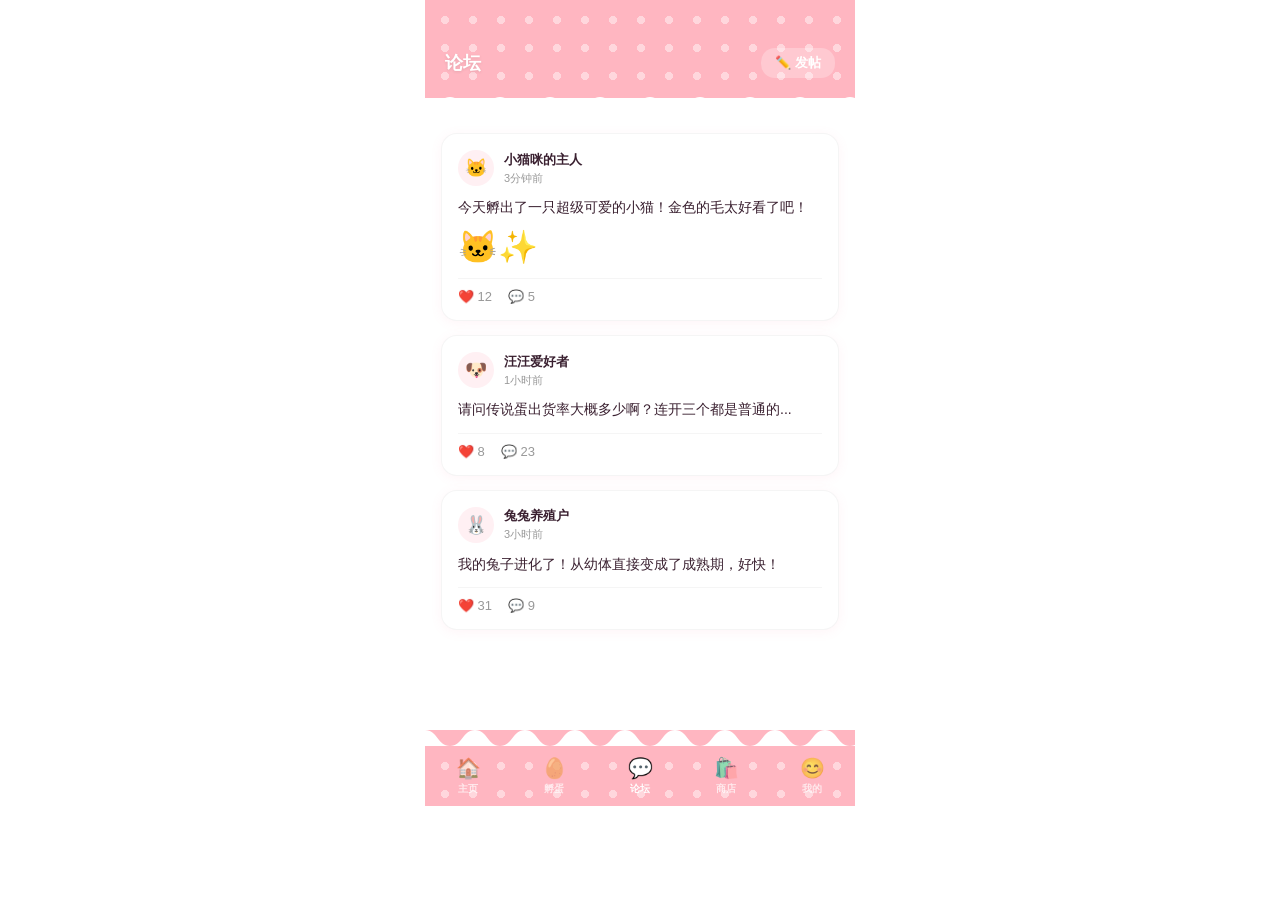
==== forum.html @ cc4db975 "feat: full redesign - polka dot UI with CN labels, 5 pages" ====
<!DOCTYPE html>
<html lang="zh-CN">
<head>
<meta charset="UTF-8">
<meta name="viewport" content="width=device-width, initial-scale=1.0, maximum-scale=1.0, user-scalable=no">
<title>论坛 - 宠物乐园</title>
<link rel="stylesheet" href="css/base.css">
<link rel="stylesheet" href="css/forum.css">
</head>
<body data-theme="pink">

<header class="header-area">
  <div class="header-dots"></div>
  <div class="header-content">
    <span class="header-title">论坛</span>
    <button class="post-btn" id="newPostBtn">✏️ 发帖</button>
  </div>
</header>
<div class="scallop-divider header-scallop"></div>

<main class="main-content">

  <!-- 帖子列表 -->
  <div class="post-list">
    <div class="post-card">
      <div class="post-header">
        <span class="post-avatar">🐱</span>
        <div class="post-meta">
          <span class="post-author">小猫咪的主人</span>
          <span class="post-time">3分钟前</span>
        </div>
      </div>
      <div class="post-body">
        <p class="post-text">今天孵出了一只超级可爱的小猫！金色的毛太好看了吧！</p>
        <div class="post-img-area">🐱✨</div>
      </div>
      <div class="post-footer">
        <button class="post-action">❤️ 12</button>
        <button class="post-action">💬 5</button>
      </div>
    </div>

    <div class="post-card">
      <div class="post-header">
        <span class="post-avatar">🐶</span>
        <div class="post-meta">
          <span class="post-author">汪汪爱好者</span>
          <span class="post-time">1小时前</span>
        </div>
      </div>
      <div class="post-body">
        <p class="post-text">请问传说蛋出货率大概多少啊？连开三个都是普通的...</p>
      </div>
      <div class="post-footer">
        <button class="post-action">❤️ 8</button>
        <button class="post-action">💬 23</button>
      </div>
    </div>

    <div class="post-card">
      <div class="post-header">
        <span class="post-avatar">🐰</span>
        <div class="post-meta">
          <span class="post-author">兔兔养殖户</span>
          <span class="post-time">3小时前</span>
        </div>
      </div>
      <div class="post-body">
        <p class="post-text">我的兔子进化了！从幼体直接变成了成熟期，好快！</p>
      </div>
      <div class="post-footer">
        <button class="post-action">❤️ 31</button>
        <button class="post-action">💬 9</button>
      </div>
    </div>
  </div>

</main>

<div class="scallop-divider dock-scallop"></div>
<nav class="dock">
  <div class="dock-dots"></div>
  <a href="index.html" class="dock-item"><span class="dock-icon">🏠</span><span class="dock-label">主页</span></a>
  <a href="hatch.html" class="dock-item"><span class="dock-icon">🥚</span><span class="dock-label">孵蛋</span></a>
  <a href="forum.html" class="dock-item active"><span class="dock-icon">💬</span><span class="dock-label">论坛</span></a>
  <a href="shop.html" class="dock-item"><span class="dock-icon">🛍️</span><span class="dock-label">商店</span></a>
  <a href="mine.html" class="dock-item"><span class="dock-icon">😊</span><span class="dock-label">我的</span></a>
</nav>

<script src="js/theme.js"></script>
</body>
</html>
---- css/base.css ----
/* === 宠物乐园 - 基础样式 + 主题系统 === */

/* --- Pink (默认) --- */
:root, [data-theme="pink"] {
  --theme-bg: #FFB6C1;
  --theme-dot: rgba(255, 255, 255, 0.45);
  --page-bg: #FFFFFF;
  --card: #FFFFFF;
  --card-border: rgba(0, 0, 0, 0.04);
  --text: #3A2030;
  --text-sub: #999;
  --accent: #FF7B9A;
  --accent-light: #FFF0F3;
  --accent-dark: #E8507A;
  --bar-bg: #FFE8EE;
  --bar-fill: #FF7B9A;
  --shadow: rgba(255, 120, 150, 0.08);
  --radius: 16px;
  --radius-sm: 12px;
  --scallop-color: #FFFFFF;
}

/* --- Blue --- */
[data-theme="blue"] {
  --theme-bg: #8EC5FC;
  --theme-dot: rgba(255, 255, 255, 0.4);
  --accent: #5BA3E8;
  --accent-light: #EDF6FF;
  --accent-dark: #3A7DC0;
  --bar-bg: #DCE9FF;
  --bar-fill: #5BA3E8;
  --shadow: rgba(90, 160, 230, 0.08);
  --text: #1A2A40;
  --text-sub: #7899B0;
}

/* --- Mint --- */
[data-theme="mint"] {
  --theme-bg: #7DD8B8;
  --theme-dot: rgba(255, 255, 255, 0.4);
  --accent: #4DC0A0;
  --accent-light: #EDFFF8;
  --accent-dark: #2A9A7A;
  --bar-bg: #D0F5E8;
  --bar-fill: #4DC0A0;
  --shadow: rgba(70, 190, 160, 0.08);
  --text: #1A3028;
  --text-sub: #6A9A88;
}

/* --- Red --- */
[data-theme="red"] {
  --theme-bg: #FF8A8A;
  --theme-dot: rgba(255, 255, 255, 0.4);
  --accent: #FF5252;
  --accent-light: #FFF0F0;
  --accent-dark: #D32F2F;
  --bar-bg: #FFD6D6;
  --bar-fill: #FF5252;
  --shadow: rgba(255, 80, 80, 0.08);
  --text: #3A1A1A;
  --text-sub: #A06060;
}

/* --- Purple --- */
[data-theme="purple"] {
  --theme-bg: #C9A0DC;
  --theme-dot: rgba(255, 255, 255, 0.4);
  --accent: #A06CD5;
  --accent-light: #F5EEFF;
  --accent-dark: #7B3FAF;
  --bar-bg: #E8D4F5;
  --bar-fill: #A06CD5;
  --shadow: rgba(160, 108, 213, 0.08);
  --text: #2A1A3A;
  --text-sub: #8868A0;
}

/* --- Black --- */
[data-theme="black"] {
  --theme-bg: #4A4A4A;
  --theme-dot: rgba(255, 255, 255, 0.1);
  --page-bg: #2A2A2A;
  --card: #3A3A3A;
  --card-border: rgba(255, 255, 255, 0.06);
  --accent: #AAAAAA;
  --accent-light: #3A3A3A;
  --accent-dark: #DDDDDD;
  --bar-bg: #4A4A4A;
  --bar-fill: #888;
  --shadow: rgba(0, 0, 0, 0.15);
  --scallop-color: #2A2A2A;
  --text: #EEEEEE;
  --text-sub: #888888;
}

/* === Reset === */
* { margin: 0; padding: 0; box-sizing: border-box; }

body {
  min-height: 100vh;
  min-height: 100dvh;
  background: var(--page-bg);
  font-family: -apple-system, 'PingFang SC', 'Noto Sans SC', sans-serif;
  color: var(--text);
  max-width: 430px;
  margin: 0 auto;
  position: relative;
  overflow-x: hidden;
  -webkit-font-smoothing: antialiased;
}

/* === 顶部波点区域 === */
.header-area {
  position: relative;
  background: var(--theme-bg);
  padding: 48px 20px 20px;
}

.header-dots {
  position: absolute;
  inset: 0;
  background-image: radial-gradient(circle, var(--theme-dot) 4px, transparent 4px);
  background-size: 28px 28px;
  background-position: 6px 6px;
  pointer-events: none;
}

.header-content {
  position: relative;
  z-index: 2;
  display: flex;
  align-items: center;
  justify-content: space-between;
}

.header-title {
  font-size: 18px;
  font-weight: 700;
  color: #fff;
  text-shadow: 0 1px 3px rgba(0,0,0,0.1);
}

.header-coin {
  font-size: 13px;
  font-weight: 600;
  color: #fff;
  background: rgba(255,255,255,0.25);
  padding: 5px 12px;
  border-radius: 14px;
}

/* === Scallop 波浪分隔线 === */
.scallop-divider {
  position: relative;
  z-index: 3;
  height: 16px;
  background: var(--scallop-color);
}

.scallop-divider.header-scallop {
  margin-top: -1px;
  background: var(--page-bg, #fff);
  mask-image: url("data:image/svg+xml,%3Csvg xmlns='http://www.w3.org/2000/svg' viewBox='0 0 200 16'%3E%3Cpath d='M0,16 C12.5,16 12.5,0 25,0 C37.5,0 37.5,16 50,16 C62.5,16 62.5,0 75,0 C87.5,0 87.5,16 100,16 C112.5,16 112.5,0 125,0 C137.5,0 137.5,16 150,16 C162.5,16 162.5,0 175,0 C187.5,0 187.5,16 200,16 L200,16 L0,16 Z' fill='white'/%3E%3C/svg%3E");
  -webkit-mask-image: url("data:image/svg+xml,%3Csvg xmlns='http://www.w3.org/2000/svg' viewBox='0 0 200 16'%3E%3Cpath d='M0,16 C12.5,16 12.5,0 25,0 C37.5,0 37.5,16 50,16 C62.5,16 62.5,0 75,0 C87.5,0 87.5,16 100,16 C112.5,16 112.5,0 125,0 C137.5,0 137.5,16 150,16 C162.5,16 162.5,0 175,0 C187.5,0 187.5,16 200,16 L200,16 L0,16 Z' fill='white'/%3E%3C/svg%3E");
  mask-size: 200px 16px;
  -webkit-mask-size: 200px 16px;
  mask-repeat: repeat-x;
  -webkit-mask-repeat: repeat-x;
}

.scallop-divider.dock-scallop {
  background: var(--theme-bg);
  mask-image: url("data:image/svg+xml,%3Csvg xmlns='http://www.w3.org/2000/svg' viewBox='0 0 200 16'%3E%3Cpath d='M0,0 C12.5,0 12.5,16 25,16 C37.5,16 37.5,0 50,0 C62.5,0 62.5,16 75,16 C87.5,16 87.5,0 100,0 C112.5,0 112.5,16 125,16 C137.5,16 137.5,0 150,0 C162.5,0 162.5,16 175,16 C187.5,16 187.5,0 200,0 L200,0 L0,0 Z' fill='white'/%3E%3C/svg%3E");
  -webkit-mask-image: url("data:image/svg+xml,%3Csvg xmlns='http://www.w3.org/2000/svg' viewBox='0 0 200 16'%3E%3Cpath d='M0,0 C12.5,0 12.5,16 25,16 C37.5,16 37.5,0 50,0 C62.5,0 62.5,16 75,16 C87.5,16 87.5,0 100,0 C112.5,0 112.5,16 125,16 C137.5,16 137.5,0 150,0 C162.5,0 162.5,16 175,16 C187.5,16 187.5,0 200,0 L200,0 L0,0 Z' fill='white'/%3E%3C/svg%3E");
  mask-size: 200px 16px;
  -webkit-mask-size: 200px 16px;
  mask-repeat: repeat-x;
  -webkit-mask-repeat: repeat-x;
}

/* === 主体内容区 === */
.main-content {
  padding: 20px 16px;
  padding-bottom: max(100px, calc(env(safe-area-inset-bottom) + 90px));
  background: var(--page-bg);
}

/* === 底部Dock === */
.dock {
  position: fixed;
  bottom: 0;
  left: 50%;
  transform: translateX(-50%);
  width: 100%;
  max-width: 430px;
  background: var(--theme-bg);
  padding: 10px 0;
  padding-bottom: max(10px, env(safe-area-inset-bottom));
  display: flex;
  align-items: center;
  justify-content: space-around;
  z-index: 100;
  position: relative;
}

.dock-dots {
  position: absolute;
  inset: 0;
  background-image: radial-gradient(circle, var(--theme-dot) 4px, transparent 4px);
  background-size: 28px 28px;
  background-position: 6px 6px;
  pointer-events: none;
}

.dock-item {
  display: flex;
  flex-direction: column;
  align-items: center;
  gap: 2px;
  text-decoration: none;
  color: rgba(255,255,255,0.7);
  position: relative;
  z-index: 2;
  transition: all 0.2s;
}

.dock-item.active { color: #fff; }
.dock-icon { font-size: 20px; }
.dock-label { font-size: 10px; font-weight: 600; }

/* === 通用组件 === */
.section-title {
  font-size: 15px;
  font-weight: 700;
  color: var(--text);
  margin-bottom: 12px;
  padding-left: 2px;
}
---- css/forum.css ----
/* === 论坛页 === */

.post-btn {
  padding: 6px 14px;
  border: none;
  border-radius: 14px;
  background: rgba(255,255,255,0.25);
  color: #fff;
  font-size: 13px;
  font-weight: 600;
  font-family: inherit;
  cursor: pointer;
  transition: background 0.2s;
}

.post-btn:active { background: rgba(255,255,255,0.4); }

.post-list {
  display: flex;
  flex-direction: column;
  gap: 14px;
}

.post-card {
  background: var(--card);
  border: 1px solid var(--card-border);
  border-radius: var(--radius);
  padding: 16px;
  box-shadow: 0 2px 12px var(--shadow);
}

.post-header {
  display: flex;
  align-items: center;
  gap: 10px;
  margin-bottom: 10px;
}

.post-avatar {
  width: 36px;
  height: 36px;
  border-radius: 50%;
  background: var(--accent-light);
  display: flex;
  align-items: center;
  justify-content: center;
  font-size: 18px;
}

.post-meta {
  display: flex;
  flex-direction: column;
  gap: 2px;
}

.post-author {
  font-size: 13px;
  font-weight: 600;
  color: var(--text);
}

.post-time {
  font-size: 11px;
  color: var(--text-sub);
}

.post-body {
  margin-bottom: 12px;
}

.post-text {
  font-size: 14px;
  line-height: 1.6;
  color: var(--text);
}

.post-img-area {
  margin-top: 10px;
  font-size: 32px;
}

.post-footer {
  display: flex;
  gap: 16px;
  border-top: 1px solid rgba(0,0,0,0.04);
  padding-top: 10px;
}

.post-action {
  border: none;
  background: none;
  font-size: 13px;
  color: var(--text-sub);
  font-family: inherit;
  cursor: pointer;
  transition: color 0.2s;
}

.post-action:active { color: var(--accent); }
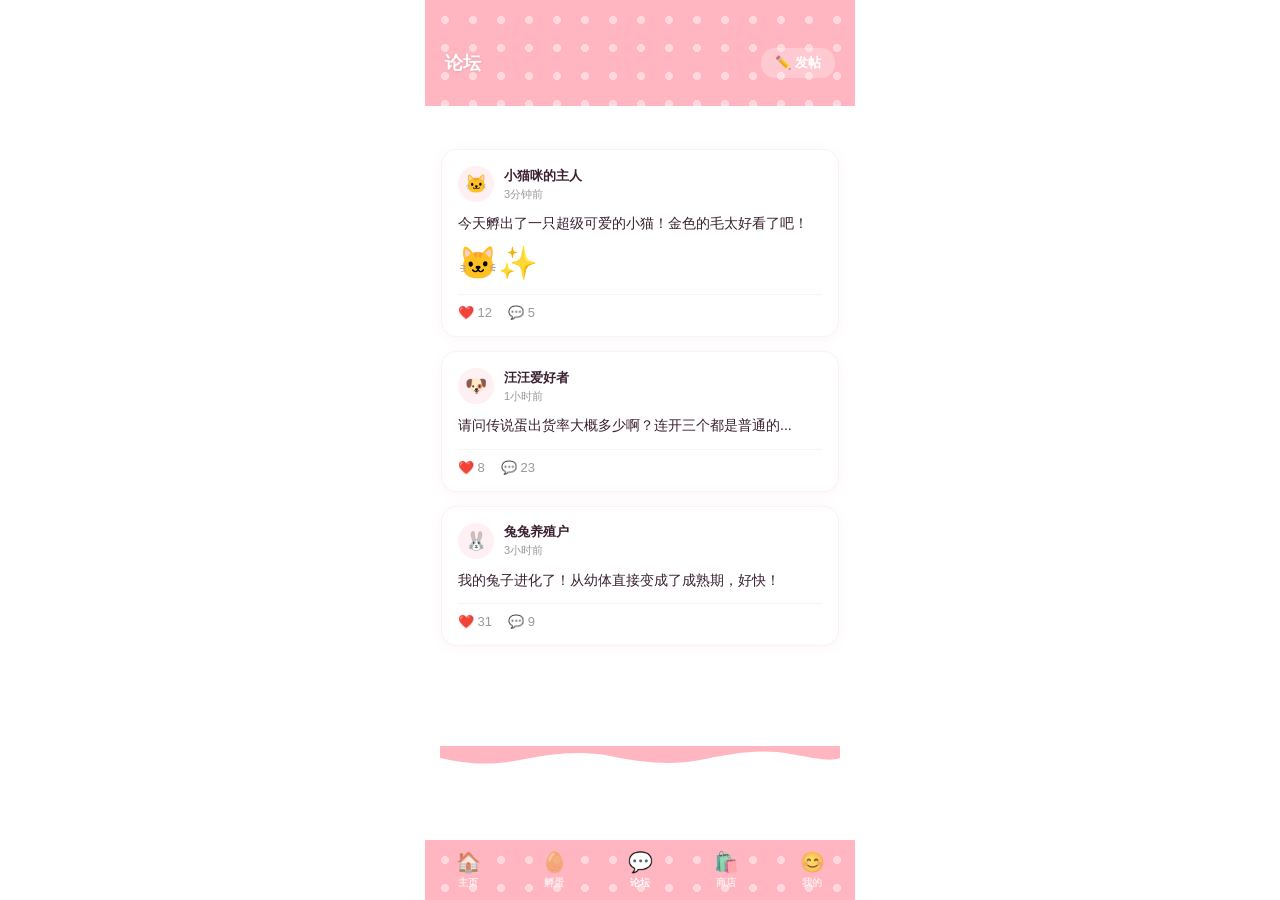
==== commit 1206a433: "fix: update HTML to use wave-border class" ====
--- a/forum.html
+++ b/forum.html
@@ -16,7 +16,7 @@
     <button class="post-btn" id="newPostBtn">✏️ 发帖</button>
   </div>
 </header>
-<div class="scallop-divider header-scallop"></div>
+<div class="wave-border"></div>
 
 <main class="main-content">
 
@@ -77,7 +77,7 @@
 
 </main>
 
-<div class="scallop-divider dock-scallop"></div>
+<div class="wave-border dock-wave"></div>
 <nav class="dock">
   <div class="dock-dots"></div>
   <a href="index.html" class="dock-item"><span class="dock-icon">🏠</span><span class="dock-label">主页</span></a>
--- a/css/base.css
+++ b/css/base.css
@@ -17,7 +17,6 @@
   --shadow: rgba(255, 120, 150, 0.08);
   --radius: 16px;
   --radius-sm: 12px;
-  --scallop-color: #FFFFFF;
 }
 
 /* --- Blue --- */
@@ -89,7 +88,6 @@
   --bar-bg: #4A4A4A;
   --bar-fill: #888;
   --shadow: rgba(0, 0, 0, 0.15);
-  --scallop-color: #2A2A2A;
   --text: #EEEEEE;
   --text-sub: #888888;
 }
@@ -114,7 +112,7 @@
 .header-area {
   position: relative;
   background: var(--theme-bg);
-  padding: 48px 20px 20px;
+  padding: 48px 20px 28px;
 }
 
 .header-dots {
@@ -150,33 +148,33 @@
   border-radius: 14px;
 }
 
-/* === Scallop 波浪分隔线 === */
-.scallop-divider {
+/* === 不规则波浪分隔（顶部header下方） === */
+.wave-border {
   position: relative;
   z-index: 3;
-  height: 16px;
-  background: var(--scallop-color);
-}
-
-.scallop-divider.header-scallop {
+  height: 24px;
   margin-top: -1px;
   background: var(--page-bg, #fff);
-  mask-image: url("data:image/svg+xml,%3Csvg xmlns='http://www.w3.org/2000/svg' viewBox='0 0 200 16'%3E%3Cpath d='M0,16 C12.5,16 12.5,0 25,0 C37.5,0 37.5,16 50,16 C62.5,16 62.5,0 75,0 C87.5,0 87.5,16 100,16 C112.5,16 112.5,0 125,0 C137.5,0 137.5,16 150,16 C162.5,16 162.5,0 175,0 C187.5,0 187.5,16 200,16 L200,16 L0,16 Z' fill='white'/%3E%3C/svg%3E");
-  -webkit-mask-image: url("data:image/svg+xml,%3Csvg xmlns='http://www.w3.org/2000/svg' viewBox='0 0 200 16'%3E%3Cpath d='M0,16 C12.5,16 12.5,0 25,0 C37.5,0 37.5,16 50,16 C62.5,16 62.5,0 75,0 C87.5,0 87.5,16 100,16 C112.5,16 112.5,0 125,0 C137.5,0 137.5,16 150,16 C162.5,16 162.5,0 175,0 C187.5,0 187.5,16 200,16 L200,16 L0,16 Z' fill='white'/%3E%3C/svg%3E");
-  mask-size: 200px 16px;
-  -webkit-mask-size: 200px 16px;
-  mask-repeat: repeat-x;
-  -webkit-mask-repeat: repeat-x;
-}
-
-.scallop-divider.dock-scallop {
+  mask-image: url("data:image/svg+xml,%3Csvg xmlns='http://www.w3.org/2000/svg' viewBox='0 0 400 24'%3E%3Cpath d='M0,24 L0,10 C18,4 38,2 60,8 C90,16 110,20 140,14 C170,8 190,0 220,4 C250,8 275,18 310,14 C340,10 360,4 380,8 C392,10 398,12 400,12 L400,24 Z' fill='white'/%3E%3C/svg%3E");
+  -webkit-mask-image: url("data:image/svg+xml,%3Csvg xmlns='http://www.w3.org/2000/svg' viewBox='0 0 400 24'%3E%3Cpath d='M0,24 L0,10 C18,4 38,2 60,8 C90,16 110,20 140,14 C170,8 190,0 220,4 C250,8 275,18 310,14 C340,10 360,4 380,8 C392,10 398,12 400,12 L400,24 Z' fill='white'/%3E%3C/svg%3E");
+  mask-size: 100% 100%;
+  -webkit-mask-size: 100% 100%;
+  mask-repeat: no-repeat;
+  -webkit-mask-repeat: no-repeat;
+}
+
+/* dock上方的不规则波浪 */
+.wave-border.dock-wave {
+  margin-top: 0;
+  margin-bottom: -1px;
+  height: 20px;
   background: var(--theme-bg);
-  mask-image: url("data:image/svg+xml,%3Csvg xmlns='http://www.w3.org/2000/svg' viewBox='0 0 200 16'%3E%3Cpath d='M0,0 C12.5,0 12.5,16 25,16 C37.5,16 37.5,0 50,0 C62.5,0 62.5,16 75,16 C87.5,16 87.5,0 100,0 C112.5,0 112.5,16 125,16 C137.5,16 137.5,0 150,0 C162.5,0 162.5,16 175,16 C187.5,16 187.5,0 200,0 L200,0 L0,0 Z' fill='white'/%3E%3C/svg%3E");
-  -webkit-mask-image: url("data:image/svg+xml,%3Csvg xmlns='http://www.w3.org/2000/svg' viewBox='0 0 200 16'%3E%3Cpath d='M0,0 C12.5,0 12.5,16 25,16 C37.5,16 37.5,0 50,0 C62.5,0 62.5,16 75,16 C87.5,16 87.5,0 100,0 C112.5,0 112.5,16 125,16 C137.5,16 137.5,0 150,0 C162.5,0 162.5,16 175,16 C187.5,16 187.5,0 200,0 L200,0 L0,0 Z' fill='white'/%3E%3C/svg%3E");
-  mask-size: 200px 16px;
-  -webkit-mask-size: 200px 16px;
-  mask-repeat: repeat-x;
-  -webkit-mask-repeat: repeat-x;
+  mask-image: url("data:image/svg+xml,%3Csvg xmlns='http://www.w3.org/2000/svg' viewBox='0 0 400 20'%3E%3Cpath d='M0,0 L0,12 C25,18 50,20 80,14 C110,8 140,4 170,10 C200,16 230,20 260,14 C290,8 320,2 350,8 C375,12 390,16 400,12 L400,0 Z' fill='white'/%3E%3C/svg%3E");
+  -webkit-mask-image: url("data:image/svg+xml,%3Csvg xmlns='http://www.w3.org/2000/svg' viewBox='0 0 400 20'%3E%3Cpath d='M0,0 L0,12 C25,18 50,20 80,14 C110,8 140,4 170,10 C200,16 230,20 260,14 C290,8 320,2 350,8 C375,12 390,16 400,12 L400,0 Z' fill='white'/%3E%3C/svg%3E");
+  mask-size: 100% 100%;
+  -webkit-mask-size: 100% 100%;
+  mask-repeat: no-repeat;
+  -webkit-mask-repeat: no-repeat;
 }
 
 /* === 主体内容区 === */
@@ -201,7 +199,6 @@
   align-items: center;
   justify-content: space-around;
   z-index: 100;
-  position: relative;
 }
 
 .dock-dots {
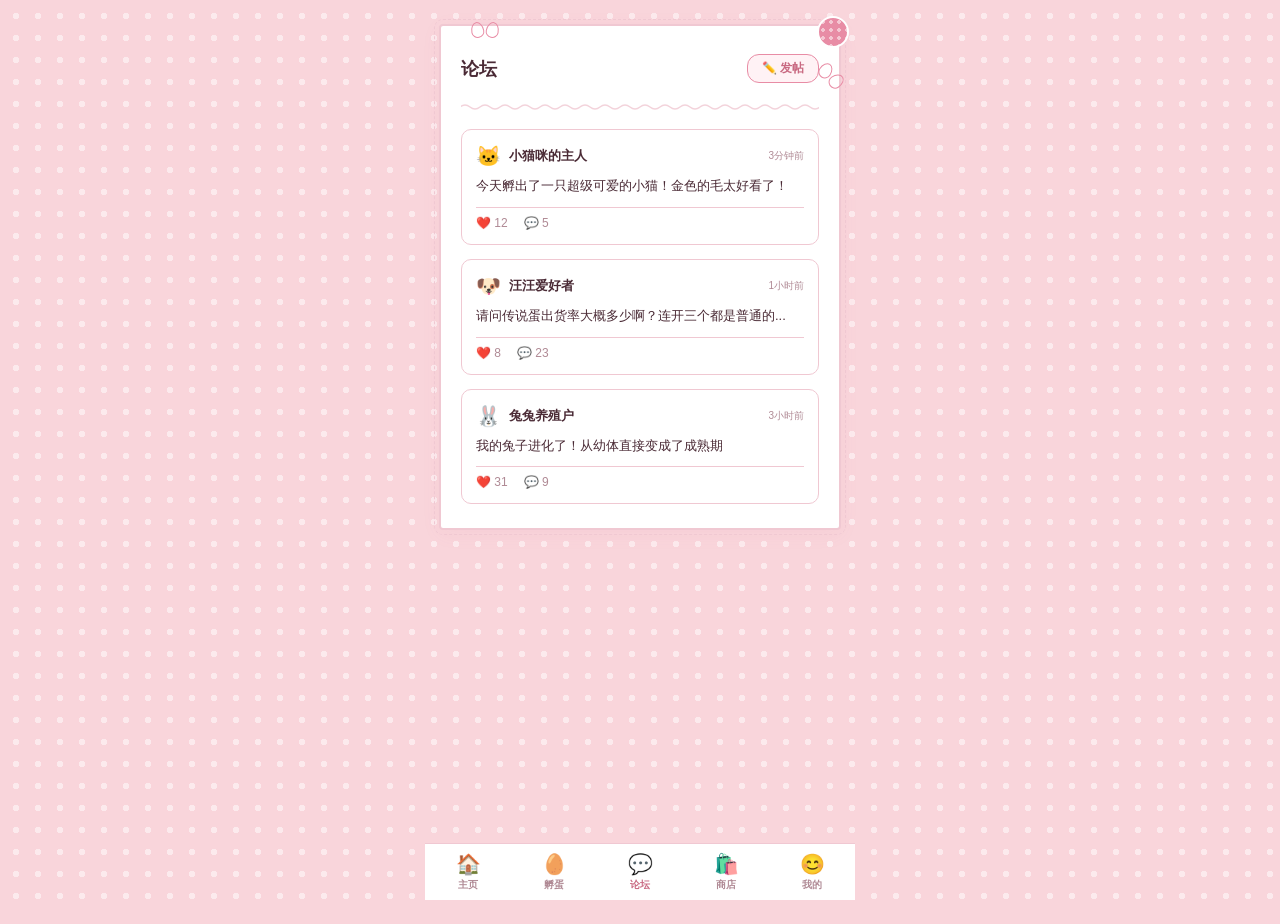
==== commit ea60d4aa: "feat: lace & ribbon style UI redesign - clean minimal with polka dot bg" ====
--- a/forum.html
+++ b/forum.html
@@ -9,77 +9,64 @@
 </head>
 <body data-theme="pink">
 
-<header class="header-area">
-  <div class="header-dots"></div>
-  <div class="header-content">
+<div class="polka-bg"></div>
+
+<div class="content-frame">
+  <div class="bow bow-top-left"></div>
+  <div class="bow bow-top-right"></div>
+  <div class="corner-dot"></div>
+
+  <header class="page-header">
     <span class="header-title">论坛</span>
-    <button class="post-btn" id="newPostBtn">✏️ 发帖</button>
-  </div>
-</header>
-<div class="wave-border"></div>
+    <button class="new-post-btn">✏️ 发帖</button>
+  </header>
 
-<main class="main-content">
+  <div class="lace-divider"></div>
 
-  <!-- 帖子列表 -->
   <div class="post-list">
     <div class="post-card">
-      <div class="post-header">
+      <div class="post-top">
         <span class="post-avatar">🐱</span>
-        <div class="post-meta">
-          <span class="post-author">小猫咪的主人</span>
-          <span class="post-time">3分钟前</span>
-        </div>
+        <span class="post-author">小猫咪的主人</span>
+        <span class="post-time">3分钟前</span>
       </div>
-      <div class="post-body">
-        <p class="post-text">今天孵出了一只超级可爱的小猫！金色的毛太好看了吧！</p>
-        <div class="post-img-area">🐱✨</div>
-      </div>
-      <div class="post-footer">
-        <button class="post-action">❤️ 12</button>
-        <button class="post-action">💬 5</button>
+      <p class="post-text">今天孵出了一只超级可爱的小猫！金色的毛太好看了！</p>
+      <div class="post-actions">
+        <span class="post-action">❤️ 12</span>
+        <span class="post-action">💬 5</span>
       </div>
     </div>
 
     <div class="post-card">
-      <div class="post-header">
+      <div class="post-top">
         <span class="post-avatar">🐶</span>
-        <div class="post-meta">
-          <span class="post-author">汪汪爱好者</span>
-          <span class="post-time">1小时前</span>
-        </div>
+        <span class="post-author">汪汪爱好者</span>
+        <span class="post-time">1小时前</span>
       </div>
-      <div class="post-body">
-        <p class="post-text">请问传说蛋出货率大概多少啊？连开三个都是普通的...</p>
-      </div>
-      <div class="post-footer">
-        <button class="post-action">❤️ 8</button>
-        <button class="post-action">💬 23</button>
+      <p class="post-text">请问传说蛋出货率大概多少啊？连开三个都是普通的...</p>
+      <div class="post-actions">
+        <span class="post-action">❤️ 8</span>
+        <span class="post-action">💬 23</span>
       </div>
     </div>
 
     <div class="post-card">
-      <div class="post-header">
+      <div class="post-top">
         <span class="post-avatar">🐰</span>
-        <div class="post-meta">
-          <span class="post-author">兔兔养殖户</span>
-          <span class="post-time">3小时前</span>
-        </div>
+        <span class="post-author">兔兔养殖户</span>
+        <span class="post-time">3小时前</span>
       </div>
-      <div class="post-body">
-        <p class="post-text">我的兔子进化了！从幼体直接变成了成熟期，好快！</p>
-      </div>
-      <div class="post-footer">
-        <button class="post-action">❤️ 31</button>
-        <button class="post-action">💬 9</button>
+      <p class="post-text">我的兔子进化了！从幼体直接变成了成熟期</p>
+      <div class="post-actions">
+        <span class="post-action">❤️ 31</span>
+        <span class="post-action">💬 9</span>
       </div>
     </div>
   </div>
 
-</main>
+</div>
 
-<div class="wave-border dock-wave"></div>
 <nav class="dock">
-  <div class="dock-dots"></div>
   <a href="index.html" class="dock-item"><span class="dock-icon">🏠</span><span class="dock-label">主页</span></a>
   <a href="hatch.html" class="dock-item"><span class="dock-icon">🥚</span><span class="dock-label">孵蛋</span></a>
   <a href="forum.html" class="dock-item active"><span class="dock-icon">💬</span><span class="dock-label">论坛</span></a>
--- a/css/base.css
+++ b/css/base.css
@@ -1,95 +1,92 @@
-/* === 宠物乐园 - 基础样式 + 主题系统 === */
-
-/* --- Pink (默认) --- */
+/* === 宠物乐园 - 基础样式 === */
+
+/* --- 主题变量 --- */
 :root, [data-theme="pink"] {
-  --theme-bg: #FFB6C1;
-  --theme-dot: rgba(255, 255, 255, 0.45);
+  --bg: #F9D5DB;
+  --bg-dot: rgba(255, 255, 255, 0.5);
   --page-bg: #FFFFFF;
-  --card: #FFFFFF;
-  --card-border: rgba(0, 0, 0, 0.04);
-  --text: #3A2030;
-  --text-sub: #999;
-  --accent: #FF7B9A;
-  --accent-light: #FFF0F3;
-  --accent-dark: #E8507A;
+  --text: #4A2A35;
+  --text-sub: #B08A95;
+  --accent: #E88CA5;
+  --accent-light: #FFF2F5;
+  --accent-dark: #C96A82;
   --bar-bg: #FFE8EE;
-  --bar-fill: #FF7B9A;
-  --shadow: rgba(255, 120, 150, 0.08);
-  --radius: 16px;
-  --radius-sm: 12px;
-}
-
-/* --- Blue --- */
+  --bar-fill: #E88CA5;
+  --label-bg: #F5E0E5;
+  --border-color: #F0C8D2;
+  --shadow: rgba(200, 100, 130, 0.06);
+  --radius: 14px;
+}
+
 [data-theme="blue"] {
-  --theme-bg: #8EC5FC;
-  --theme-dot: rgba(255, 255, 255, 0.4);
-  --accent: #5BA3E8;
-  --accent-light: #EDF6FF;
-  --accent-dark: #3A7DC0;
-  --bar-bg: #DCE9FF;
-  --bar-fill: #5BA3E8;
-  --shadow: rgba(90, 160, 230, 0.08);
-  --text: #1A2A40;
-  --text-sub: #7899B0;
-}
-
-/* --- Mint --- */
+  --bg: #C8DFF5;
+  --bg-dot: rgba(255, 255, 255, 0.5);
+  --accent: #7BAFD4;
+  --accent-light: #EDF5FC;
+  --accent-dark: #5A8CB8;
+  --bar-bg: #DCE9F5;
+  --bar-fill: #7BAFD4;
+  --label-bg: #DDE8F2;
+  --border-color: #B8D4E8;
+  --text: #2A3A4A;
+  --text-sub: #7899AA;
+}
+
 [data-theme="mint"] {
-  --theme-bg: #7DD8B8;
-  --theme-dot: rgba(255, 255, 255, 0.4);
-  --accent: #4DC0A0;
-  --accent-light: #EDFFF8;
-  --accent-dark: #2A9A7A;
-  --bar-bg: #D0F5E8;
-  --bar-fill: #4DC0A0;
-  --shadow: rgba(70, 190, 160, 0.08);
+  --bg: #C8F0E0;
+  --bg-dot: rgba(255, 255, 255, 0.5);
+  --accent: #6DC0A5;
+  --accent-light: #EDFFF6;
+  --accent-dark: #4A9A80;
+  --bar-bg: #D4F2E8;
+  --bar-fill: #6DC0A5;
+  --label-bg: #D8EDE4;
+  --border-color: #A8D8C8;
   --text: #1A3028;
-  --text-sub: #6A9A88;
-}
-
-/* --- Red --- */
+  --text-sub: #6A9A85;
+}
+
+[data-theme="purple"] {
+  --bg: #E4D0F0;
+  --bg-dot: rgba(255, 255, 255, 0.5);
+  --accent: #A87CC8;
+  --accent-light: #F8F0FF;
+  --accent-dark: #7E55A0;
+  --bar-bg: #EAD8F5;
+  --bar-fill: #A87CC8;
+  --label-bg: #E8D8F0;
+  --border-color: #C8A8E0;
+  --text: #2A1A35;
+  --text-sub: #8868A0;
+}
+
 [data-theme="red"] {
-  --theme-bg: #FF8A8A;
-  --theme-dot: rgba(255, 255, 255, 0.4);
-  --accent: #FF5252;
+  --bg: #F5C8C8;
+  --bg-dot: rgba(255, 255, 255, 0.5);
+  --accent: #E06060;
   --accent-light: #FFF0F0;
-  --accent-dark: #D32F2F;
-  --bar-bg: #FFD6D6;
-  --bar-fill: #FF5252;
-  --shadow: rgba(255, 80, 80, 0.08);
+  --accent-dark: #C04040;
+  --bar-bg: #F5D8D8;
+  --bar-fill: #E06060;
+  --label-bg: #F0D8D8;
+  --border-color: #E0A8A8;
   --text: #3A1A1A;
   --text-sub: #A06060;
 }
 
-/* --- Purple --- */
-[data-theme="purple"] {
-  --theme-bg: #C9A0DC;
-  --theme-dot: rgba(255, 255, 255, 0.4);
-  --accent: #A06CD5;
-  --accent-light: #F5EEFF;
-  --accent-dark: #7B3FAF;
-  --bar-bg: #E8D4F5;
-  --bar-fill: #A06CD5;
-  --shadow: rgba(160, 108, 213, 0.08);
-  --text: #2A1A3A;
-  --text-sub: #8868A0;
-}
-
-/* --- Black --- */
 [data-theme="black"] {
-  --theme-bg: #4A4A4A;
-  --theme-dot: rgba(255, 255, 255, 0.1);
+  --bg: #3A3A3A;
+  --bg-dot: rgba(255, 255, 255, 0.08);
   --page-bg: #2A2A2A;
-  --card: #3A3A3A;
-  --card-border: rgba(255, 255, 255, 0.06);
-  --accent: #AAAAAA;
+  --accent: #999;
   --accent-light: #3A3A3A;
-  --accent-dark: #DDDDDD;
+  --accent-dark: #CCC;
   --bar-bg: #4A4A4A;
   --bar-fill: #888;
-  --shadow: rgba(0, 0, 0, 0.15);
-  --text: #EEEEEE;
-  --text-sub: #888888;
+  --label-bg: #444;
+  --border-color: #555;
+  --text: #EEE;
+  --text-sub: #888;
 }
 
 /* === Reset === */
@@ -98,7 +95,7 @@
 body {
   min-height: 100vh;
   min-height: 100dvh;
-  background: var(--page-bg);
+  background: var(--bg);
   font-family: -apple-system, 'PingFang SC', 'Noto Sans SC', sans-serif;
   color: var(--text);
   max-width: 430px;
@@ -108,80 +105,122 @@
   -webkit-font-smoothing: antialiased;
 }
 
-/* === 顶部波点区域 === */
-.header-area {
+/* === 波点背景 === */
+.polka-bg {
+  position: fixed;
+  inset: 0;
+  background-color: var(--bg);
+  background-image: radial-gradient(circle, var(--bg-dot) 3px, transparent 3px);
+  background-size: 22px 22px;
+  background-position: 5px 5px;
+  pointer-events: none;
+  z-index: 0;
+}
+
+/* === 白色内容区（手绘边框） === */
+.content-frame {
   position: relative;
-  background: var(--theme-bg);
-  padding: 48px 20px 28px;
-}
-
-.header-dots {
+  z-index: 1;
+  background: var(--page-bg);
+  margin: 24px 14px;
+  margin-bottom: max(90px, calc(env(safe-area-inset-bottom) + 80px));
+  padding: 28px 20px 24px;
+  border-radius: 4px;
+  /* 手绘感不规则边框 */
+  border: 2px solid var(--border-color);
+  box-shadow: 0 4px 20px var(--shadow);
+  /* 用outline做双层边框效果 */
+  outline: 1px dashed var(--border-color);
+  outline-offset: 4px;
+}
+
+/* === 蓝丝蝴蝶结装饰 === */
+.bow {
   position: absolute;
-  inset: 0;
-  background-image: radial-gradient(circle, var(--theme-dot) 4px, transparent 4px);
-  background-size: 28px 28px;
-  background-position: 6px 6px;
-  pointer-events: none;
-}
-
-.header-content {
-  position: relative;
-  z-index: 2;
+  width: 28px;
+  height: 20px;
+  z-index: 5;
+}
+
+.bow::before,
+.bow::after {
+  content: '';
+  position: absolute;
+  top: 2px;
+  width: 11px;
+  height: 14px;
+  border: 1.5px solid var(--accent);
+  border-radius: 50% 50% 50% 50% / 60% 60% 40% 40%;
+  background: transparent;
+}
+
+.bow::before { left: 0; transform: rotate(-12deg); }
+.bow::after { right: 0; transform: rotate(12deg); }
+
+/* 中心结 */
+.bow-top-left { top: -6px; left: 30px; }
+.bow-top-right { top: 40px; right: -6px; transform: rotate(45deg); }
+.bow-bottom-left { bottom: 30px; left: -6px; transform: rotate(-30deg); }
+
+/* === 右上角波点圆扣 === */
+.corner-dot {
+  position: absolute;
+  top: -10px;
+  right: -10px;
+  width: 32px;
+  height: 32px;
+  border-radius: 50%;
+  background-color: var(--accent);
+  background-image: radial-gradient(circle, rgba(255,255,255,0.5) 2px, transparent 2px);
+  background-size: 8px 8px;
+  border: 2px solid var(--page-bg);
+  z-index: 6;
+}
+
+/* === 蒸线分隔线 === */
+.lace-divider {
+  margin: 18px 0;
+  height: 8px;
+  background-image: url("data:image/svg+xml,%3Csvg xmlns='http://www.w3.org/2000/svg' viewBox='0 0 120 8'%3E%3Cpath d='M0,4 Q5,0 10,4 Q15,8 20,4 Q25,0 30,4 Q35,8 40,4 Q45,0 50,4 Q55,8 60,4 Q65,0 70,4 Q75,8 80,4 Q85,0 90,4 Q95,8 100,4 Q105,0 110,4 Q115,8 120,4' fill='none' stroke='%23F0C8D2' stroke-width='1.5' stroke-linecap='round'/%3E%3C/svg%3E");
+  background-repeat: repeat-x;
+  background-size: 120px 8px;
+  background-position: center;
+  opacity: 0.8;
+}
+
+/* === 页面顶部 === */
+.page-header {
   display: flex;
   align-items: center;
   justify-content: space-between;
+  margin-bottom: 20px;
 }
 
 .header-title {
   font-size: 18px;
   font-weight: 700;
-  color: #fff;
-  text-shadow: 0 1px 3px rgba(0,0,0,0.1);
+  color: var(--text);
 }
 
 .header-coin {
+  font-size: 12px;
+  font-weight: 600;
+  color: var(--accent-dark);
+  background: var(--label-bg);
+  padding: 4px 12px;
+  border-radius: 12px;
+}
+
+/* === 标签样式 === */
+.section-label {
+  display: inline-block;
   font-size: 13px;
-  font-weight: 600;
-  color: #fff;
-  background: rgba(255,255,255,0.25);
-  padding: 5px 12px;
-  border-radius: 14px;
-}
-
-/* === 不规则波浪分隔（顶部header下方） === */
-.wave-border {
-  position: relative;
-  z-index: 3;
-  height: 24px;
-  margin-top: -1px;
-  background: var(--page-bg, #fff);
-  mask-image: url("data:image/svg+xml,%3Csvg xmlns='http://www.w3.org/2000/svg' viewBox='0 0 400 24'%3E%3Cpath d='M0,24 L0,10 C18,4 38,2 60,8 C90,16 110,20 140,14 C170,8 190,0 220,4 C250,8 275,18 310,14 C340,10 360,4 380,8 C392,10 398,12 400,12 L400,24 Z' fill='white'/%3E%3C/svg%3E");
-  -webkit-mask-image: url("data:image/svg+xml,%3Csvg xmlns='http://www.w3.org/2000/svg' viewBox='0 0 400 24'%3E%3Cpath d='M0,24 L0,10 C18,4 38,2 60,8 C90,16 110,20 140,14 C170,8 190,0 220,4 C250,8 275,18 310,14 C340,10 360,4 380,8 C392,10 398,12 400,12 L400,24 Z' fill='white'/%3E%3C/svg%3E");
-  mask-size: 100% 100%;
-  -webkit-mask-size: 100% 100%;
-  mask-repeat: no-repeat;
-  -webkit-mask-repeat: no-repeat;
-}
-
-/* dock上方的不规则波浪 */
-.wave-border.dock-wave {
-  margin-top: 0;
-  margin-bottom: -1px;
-  height: 20px;
-  background: var(--theme-bg);
-  mask-image: url("data:image/svg+xml,%3Csvg xmlns='http://www.w3.org/2000/svg' viewBox='0 0 400 20'%3E%3Cpath d='M0,0 L0,12 C25,18 50,20 80,14 C110,8 140,4 170,10 C200,16 230,20 260,14 C290,8 320,2 350,8 C375,12 390,16 400,12 L400,0 Z' fill='white'/%3E%3C/svg%3E");
-  -webkit-mask-image: url("data:image/svg+xml,%3Csvg xmlns='http://www.w3.org/2000/svg' viewBox='0 0 400 20'%3E%3Cpath d='M0,0 L0,12 C25,18 50,20 80,14 C110,8 140,4 170,10 C200,16 230,20 260,14 C290,8 320,2 350,8 C375,12 390,16 400,12 L400,0 Z' fill='white'/%3E%3C/svg%3E");
-  mask-size: 100% 100%;
-  -webkit-mask-size: 100% 100%;
-  mask-repeat: no-repeat;
-  -webkit-mask-repeat: no-repeat;
-}
-
-/* === 主体内容区 === */
-.main-content {
-  padding: 20px 16px;
-  padding-bottom: max(100px, calc(env(safe-area-inset-bottom) + 90px));
-  background: var(--page-bg);
+  font-weight: 700;
+  color: var(--accent-dark);
+  background: var(--label-bg);
+  padding: 4px 16px;
+  border-radius: 4px;
+  margin-bottom: 12px;
 }
 
 /* === 底部Dock === */
@@ -192,22 +231,14 @@
   transform: translateX(-50%);
   width: 100%;
   max-width: 430px;
-  background: var(--theme-bg);
-  padding: 10px 0;
-  padding-bottom: max(10px, env(safe-area-inset-bottom));
+  background: var(--page-bg);
+  border-top: 1.5px solid var(--border-color);
+  padding: 8px 0;
+  padding-bottom: max(8px, env(safe-area-inset-bottom));
   display: flex;
   align-items: center;
   justify-content: space-around;
   z-index: 100;
-}
-
-.dock-dots {
-  position: absolute;
-  inset: 0;
-  background-image: radial-gradient(circle, var(--theme-dot) 4px, transparent 4px);
-  background-size: 28px 28px;
-  background-position: 6px 6px;
-  pointer-events: none;
 }
 
 .dock-item {
@@ -216,21 +247,10 @@
   align-items: center;
   gap: 2px;
   text-decoration: none;
-  color: rgba(255,255,255,0.7);
-  position: relative;
-  z-index: 2;
-  transition: all 0.2s;
-}
-
-.dock-item.active { color: #fff; }
+  color: var(--text-sub);
+  transition: color 0.2s;
+}
+
+.dock-item.active { color: var(--accent-dark); }
 .dock-icon { font-size: 20px; }
 .dock-label { font-size: 10px; font-weight: 600; }
-
-/* === 通用组件 === */
-.section-title {
-  font-size: 15px;
-  font-weight: 700;
-  color: var(--text);
-  margin-bottom: 12px;
-  padding-left: 2px;
-}
--- a/css/forum.css
+++ b/css/forum.css
@@ -1,19 +1,22 @@
 /* === 论坛页 === */
 
-.post-btn {
-  padding: 6px 14px;
-  border: none;
-  border-radius: 14px;
-  background: rgba(255,255,255,0.25);
-  color: #fff;
-  font-size: 13px;
+.new-post-btn {
+  padding: 5px 14px;
+  border: 1.5px solid var(--accent);
+  border-radius: 12px;
+  background: var(--accent-light);
+  color: var(--accent-dark);
+  font-size: 12px;
   font-weight: 600;
   font-family: inherit;
   cursor: pointer;
-  transition: background 0.2s;
+  transition: all 0.2s;
 }
 
-.post-btn:active { background: rgba(255,255,255,0.4); }
+.new-post-btn:active {
+  background: var(--accent);
+  color: #fff;
+}
 
 .post-list {
   display: flex;
@@ -22,78 +25,50 @@
 }
 
 .post-card {
-  background: var(--card);
-  border: 1px solid var(--card-border);
-  border-radius: var(--radius);
-  padding: 16px;
-  box-shadow: 0 2px 12px var(--shadow);
+  padding: 14px;
+  border: 1px solid var(--border-color);
+  border-radius: 10px;
 }
 
-.post-header {
+.post-top {
   display: flex;
   align-items: center;
-  gap: 10px;
-  margin-bottom: 10px;
+  gap: 8px;
+  margin-bottom: 8px;
 }
 
 .post-avatar {
-  width: 36px;
-  height: 36px;
-  border-radius: 50%;
-  background: var(--accent-light);
-  display: flex;
-  align-items: center;
-  justify-content: center;
-  font-size: 18px;
-}
-
-.post-meta {
-  display: flex;
-  flex-direction: column;
-  gap: 2px;
+  font-size: 20px;
 }
 
 .post-author {
   font-size: 13px;
   font-weight: 600;
   color: var(--text);
+  flex: 1;
 }
 
 .post-time {
-  font-size: 11px;
+  font-size: 10px;
   color: var(--text-sub);
 }
 
-.post-body {
-  margin-bottom: 12px;
+.post-text {
+  font-size: 13px;
+  line-height: 1.6;
+  color: var(--text);
+  margin-bottom: 10px;
 }
 
-.post-text {
-  font-size: 14px;
-  line-height: 1.6;
-  color: var(--text);
-}
-
-.post-img-area {
-  margin-top: 10px;
-  font-size: 32px;
-}
-
-.post-footer {
+.post-actions {
   display: flex;
   gap: 16px;
-  border-top: 1px solid rgba(0,0,0,0.04);
-  padding-top: 10px;
+  padding-top: 8px;
+  border-top: 1px solid var(--border-color);
 }
 
 .post-action {
-  border: none;
-  background: none;
-  font-size: 13px;
+  font-size: 12px;
   color: var(--text-sub);
-  font-family: inherit;
   cursor: pointer;
-  transition: color 0.2s;
 }
-
-.post-action:active { color: var(--accent); }
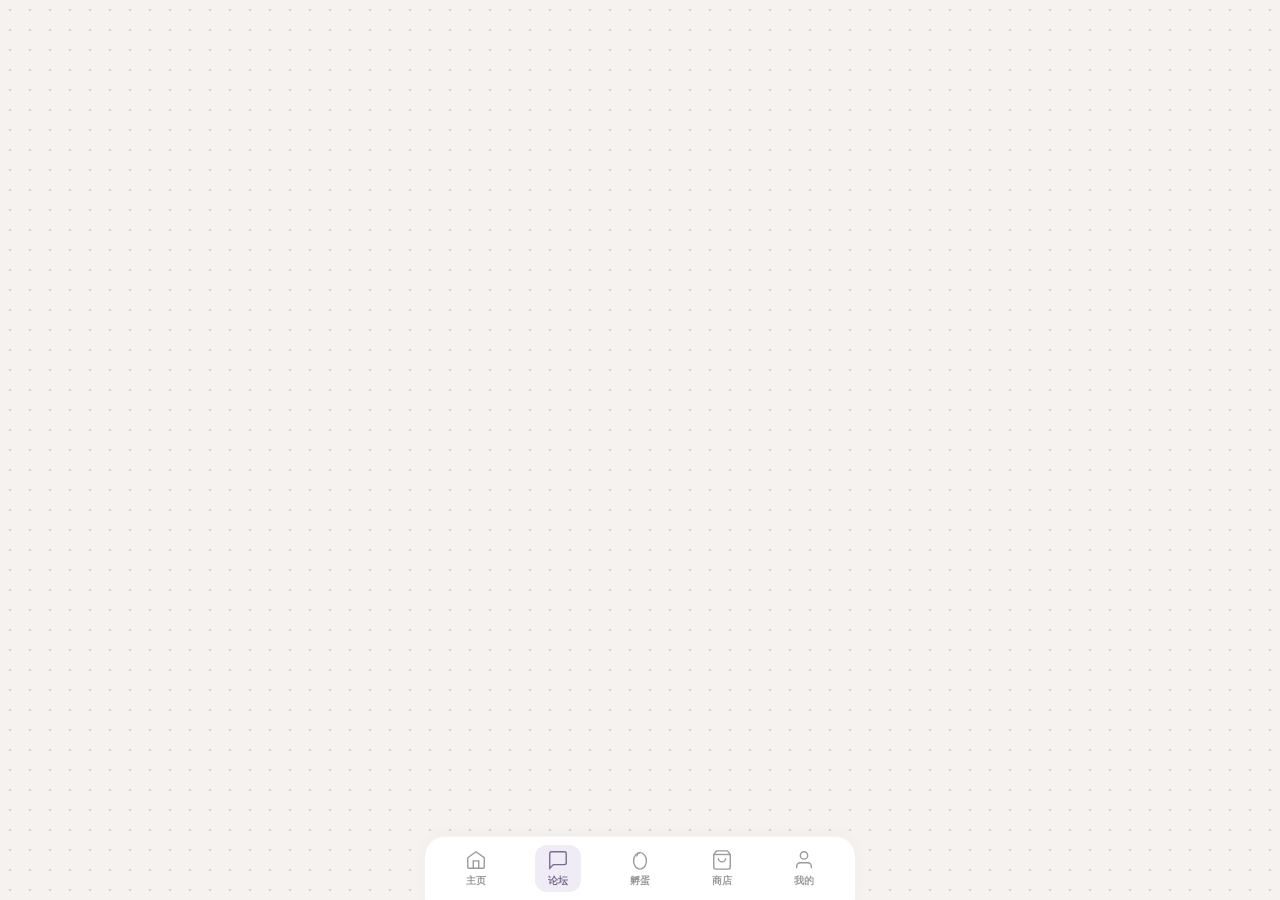
==== commit 523f8383: "feat: complete redesign matching reference - dot bg, lace SVG, large radius cards, SVG icons dock" ====
--- a/forum.html
+++ b/forum.html
@@ -7,71 +7,63 @@
 <link rel="stylesheet" href="css/base.css">
 <link rel="stylesheet" href="css/forum.css">
 </head>
-<body data-theme="pink">
+<body>
 
-<div class="polka-bg"></div>
+<div class="dot-bg"></div>
 
-<div class="content-frame">
-  <div class="bow bow-top-left"></div>
-  <div class="bow bow-top-right"></div>
-  <div class="corner-dot"></div>
+<header class="page-top">
+  <button class="back-btn" onclick="history.back()">←</button>
+  <span class="page-title">论坛</span>
+  <button class="new-post-btn">✏️ 发帖</button>
+</header>
 
-  <header class="page-header">
-    <span class="header-title">论坛</span>
-    <button class="new-post-btn">✏️ 发帖</button>
-  </header>
-
-  <div class="lace-divider"></div>
-
+<main class="page-body">
   <div class="post-list">
     <div class="post-card">
-      <div class="post-top">
-        <span class="post-avatar">🐱</span>
-        <span class="post-author">小猫咪的主人</span>
-        <span class="post-time">3分钟前</span>
+      <div class="post-head">
+        <span class="p-avatar">🐱</span>
+        <span class="p-author">小猫咪的主人</span>
+        <span class="p-time">3分钟前</span>
       </div>
-      <p class="post-text">今天孵出了一只超级可爱的小猫！金色的毛太好看了！</p>
-      <div class="post-actions">
-        <span class="post-action">❤️ 12</span>
-        <span class="post-action">💬 5</span>
+      <p class="p-text">今天孵出了一只超级可爱的小猫！金色的毛太好看了！</p>
+      <div class="p-footer">
+        <span>❤️ 12</span>
+        <span>💬 5</span>
       </div>
     </div>
-
     <div class="post-card">
-      <div class="post-top">
-        <span class="post-avatar">🐶</span>
-        <span class="post-author">汪汪爱好者</span>
-        <span class="post-time">1小时前</span>
+      <div class="post-head">
+        <span class="p-avatar">🐶</span>
+        <span class="p-author">汪汪爱好者</span>
+        <span class="p-time">1小时前</span>
       </div>
-      <p class="post-text">请问传说蛋出货率大概多少啊？连开三个都是普通的...</p>
-      <div class="post-actions">
-        <span class="post-action">❤️ 8</span>
-        <span class="post-action">💬 23</span>
+      <p class="p-text">请问传说蛋出货率大概多少啊？连开三个都是普通的...</p>
+      <div class="p-footer">
+        <span>❤️ 8</span>
+        <span>💬 23</span>
       </div>
     </div>
-
     <div class="post-card">
-      <div class="post-top">
-        <span class="post-avatar">🐰</span>
-        <span class="post-author">兔兔养殖户</span>
-        <span class="post-time">3小时前</span>
+      <div class="post-head">
+        <span class="p-avatar">🐰</span>
+        <span class="p-author">兔兔养殖户</span>
+        <span class="p-time">3小时前</span>
       </div>
-      <p class="post-text">我的兔子进化了！从幼体直接变成了成熟期</p>
-      <div class="post-actions">
-        <span class="post-action">❤️ 31</span>
-        <span class="post-action">💬 9</span>
+      <p class="p-text">我的兔子进化了！从幼体直接变成了成熟期</p>
+      <div class="p-footer">
+        <span>❤️ 31</span>
+        <span>💬 9</span>
       </div>
     </div>
   </div>
-
-</div>
+</main>
 
 <nav class="dock">
-  <a href="index.html" class="dock-item"><span class="dock-icon">🏠</span><span class="dock-label">主页</span></a>
-  <a href="hatch.html" class="dock-item"><span class="dock-icon">🥚</span><span class="dock-label">孵蛋</span></a>
-  <a href="forum.html" class="dock-item active"><span class="dock-icon">💬</span><span class="dock-label">论坛</span></a>
-  <a href="shop.html" class="dock-item"><span class="dock-icon">🛍️</span><span class="dock-label">商店</span></a>
-  <a href="mine.html" class="dock-item"><span class="dock-icon">😊</span><span class="dock-label">我的</span></a>
+  <a href="index.html" class="dock-item"><svg width="22" height="22" viewBox="0 0 24 24" fill="none" stroke="currentColor" stroke-width="1.5"><path d="M3 9.5L12 3l9 6.5V20a1 1 0 0 1-1 1H4a1 1 0 0 1-1-1V9.5z"/><path d="M9 21V13h6v8"/></svg><span>主页</span></a>
+  <a href="forum.html" class="dock-item active"><svg width="22" height="22" viewBox="0 0 24 24" fill="none" stroke="currentColor" stroke-width="1.5"><path d="M21 15a2 2 0 0 1-2 2H7l-4 4V5a2 2 0 0 1 2-2h14a2 2 0 0 1 2 2v10z"/></svg><span>论坛</span></a>
+  <a href="hatch.html" class="dock-item"><svg width="22" height="22" viewBox="0 0 24 24" fill="none" stroke="currentColor" stroke-width="1.5"><ellipse cx="12" cy="13" rx="7" ry="9"/><path d="M12 4 C10 4 8 6 9 8"/></svg><span>孵蛋</span></a>
+  <a href="shop.html" class="dock-item"><svg width="22" height="22" viewBox="0 0 24 24" fill="none" stroke="currentColor" stroke-width="1.5"><path d="M6 2L3 6v14a2 2 0 0 0 2 2h14a2 2 0 0 0 2-2V6l-3-4z"/><line x1="3" y1="6" x2="21" y2="6"/><path d="M16 10a4 4 0 0 1-8 0"/></svg><span>商店</span></a>
+  <a href="mine.html" class="dock-item"><svg width="22" height="22" viewBox="0 0 24 24" fill="none" stroke="currentColor" stroke-width="1.5"><path d="M20 21v-2a4 4 0 0 0-4-4H8a4 4 0 0 0-4 4v2"/><circle cx="12" cy="7" r="4"/></svg><span>我的</span></a>
 </nav>
 
 <script src="js/theme.js"></script>
--- a/css/base.css
+++ b/css/base.css
@@ -1,95 +1,23 @@
-/* === 宠物乐园 - 基础样式 === */
+/* === 宠物乐园 - 基础 === */
 
-/* --- 主题变量 --- */
-:root, [data-theme="pink"] {
-  --bg: #F9D5DB;
-  --bg-dot: rgba(255, 255, 255, 0.5);
-  --page-bg: #FFFFFF;
-  --text: #4A2A35;
-  --text-sub: #B08A95;
-  --accent: #E88CA5;
-  --accent-light: #FFF2F5;
-  --accent-dark: #C96A82;
-  --bar-bg: #FFE8EE;
-  --bar-fill: #E88CA5;
-  --label-bg: #F5E0E5;
-  --border-color: #F0C8D2;
-  --shadow: rgba(200, 100, 130, 0.06);
-  --radius: 14px;
+:root {
+  --bg: #F5F2F0;
+  --dot-color: #D8D2CC;
+  --card-bg: #FFFFFF;
+  --card-border: rgba(0,0,0,0.04);
+  --card-shadow: 0 2px 16px rgba(0,0,0,0.04);
+  --card-radius: 22px;
+  --text: #2A2A2A;
+  --text-sub: #9A9A9A;
+  --accent: #B8A5D0;
+  --accent-light: #F0ECF5;
+  --accent-dark: #7A6A90;
+  --bar-bg: #F0ECF5;
+  --bar-fill: #B8A5D0;
+  --lace-color: #E8E0E4;
+  --dock-active: #B8A5D0;
 }
 
-[data-theme="blue"] {
-  --bg: #C8DFF5;
-  --bg-dot: rgba(255, 255, 255, 0.5);
-  --accent: #7BAFD4;
-  --accent-light: #EDF5FC;
-  --accent-dark: #5A8CB8;
-  --bar-bg: #DCE9F5;
-  --bar-fill: #7BAFD4;
-  --label-bg: #DDE8F2;
-  --border-color: #B8D4E8;
-  --text: #2A3A4A;
-  --text-sub: #7899AA;
-}
-
-[data-theme="mint"] {
-  --bg: #C8F0E0;
-  --bg-dot: rgba(255, 255, 255, 0.5);
-  --accent: #6DC0A5;
-  --accent-light: #EDFFF6;
-  --accent-dark: #4A9A80;
-  --bar-bg: #D4F2E8;
-  --bar-fill: #6DC0A5;
-  --label-bg: #D8EDE4;
-  --border-color: #A8D8C8;
-  --text: #1A3028;
-  --text-sub: #6A9A85;
-}
-
-[data-theme="purple"] {
-  --bg: #E4D0F0;
-  --bg-dot: rgba(255, 255, 255, 0.5);
-  --accent: #A87CC8;
-  --accent-light: #F8F0FF;
-  --accent-dark: #7E55A0;
-  --bar-bg: #EAD8F5;
-  --bar-fill: #A87CC8;
-  --label-bg: #E8D8F0;
-  --border-color: #C8A8E0;
-  --text: #2A1A35;
-  --text-sub: #8868A0;
-}
-
-[data-theme="red"] {
-  --bg: #F5C8C8;
-  --bg-dot: rgba(255, 255, 255, 0.5);
-  --accent: #E06060;
-  --accent-light: #FFF0F0;
-  --accent-dark: #C04040;
-  --bar-bg: #F5D8D8;
-  --bar-fill: #E06060;
-  --label-bg: #F0D8D8;
-  --border-color: #E0A8A8;
-  --text: #3A1A1A;
-  --text-sub: #A06060;
-}
-
-[data-theme="black"] {
-  --bg: #3A3A3A;
-  --bg-dot: rgba(255, 255, 255, 0.08);
-  --page-bg: #2A2A2A;
-  --accent: #999;
-  --accent-light: #3A3A3A;
-  --accent-dark: #CCC;
-  --bar-bg: #4A4A4A;
-  --bar-fill: #888;
-  --label-bg: #444;
-  --border-color: #555;
-  --text: #EEE;
-  --text-sub: #888;
-}
-
-/* === Reset === */
 * { margin: 0; padding: 0; box-sizing: border-box; }
 
 body {
@@ -103,124 +31,26 @@
   position: relative;
   overflow-x: hidden;
   -webkit-font-smoothing: antialiased;
+  padding-bottom: max(80px, calc(env(safe-area-inset-bottom) + 72px));
 }
 
 /* === 波点背景 === */
-.polka-bg {
+.dot-bg {
   position: fixed;
   inset: 0;
   background-color: var(--bg);
-  background-image: radial-gradient(circle, var(--bg-dot) 3px, transparent 3px);
-  background-size: 22px 22px;
-  background-position: 5px 5px;
+  background-image: radial-gradient(circle, var(--dot-color) 1.5px, transparent 1.5px);
+  background-size: 20px 20px;
   pointer-events: none;
   z-index: 0;
 }
 
-/* === 白色内容区（手绘边框） === */
-.content-frame {
-  position: relative;
-  z-index: 1;
-  background: var(--page-bg);
-  margin: 24px 14px;
-  margin-bottom: max(90px, calc(env(safe-area-inset-bottom) + 80px));
-  padding: 28px 20px 24px;
-  border-radius: 4px;
-  /* 手绘感不规则边框 */
-  border: 2px solid var(--border-color);
-  box-shadow: 0 4px 20px var(--shadow);
-  /* 用outline做双层边框效果 */
-  outline: 1px dashed var(--border-color);
-  outline-offset: 4px;
-}
-
-/* === 蓝丝蝴蝶结装饰 === */
-.bow {
-  position: absolute;
-  width: 28px;
-  height: 20px;
-  z-index: 5;
-}
-
-.bow::before,
-.bow::after {
-  content: '';
-  position: absolute;
-  top: 2px;
-  width: 11px;
-  height: 14px;
-  border: 1.5px solid var(--accent);
-  border-radius: 50% 50% 50% 50% / 60% 60% 40% 40%;
-  background: transparent;
-}
-
-.bow::before { left: 0; transform: rotate(-12deg); }
-.bow::after { right: 0; transform: rotate(12deg); }
-
-/* 中心结 */
-.bow-top-left { top: -6px; left: 30px; }
-.bow-top-right { top: 40px; right: -6px; transform: rotate(45deg); }
-.bow-bottom-left { bottom: 30px; left: -6px; transform: rotate(-30deg); }
-
-/* === 右上角波点圆扣 === */
-.corner-dot {
-  position: absolute;
-  top: -10px;
-  right: -10px;
-  width: 32px;
-  height: 32px;
-  border-radius: 50%;
-  background-color: var(--accent);
-  background-image: radial-gradient(circle, rgba(255,255,255,0.5) 2px, transparent 2px);
-  background-size: 8px 8px;
-  border: 2px solid var(--page-bg);
-  z-index: 6;
-}
-
-/* === 蒸线分隔线 === */
-.lace-divider {
-  margin: 18px 0;
-  height: 8px;
-  background-image: url("data:image/svg+xml,%3Csvg xmlns='http://www.w3.org/2000/svg' viewBox='0 0 120 8'%3E%3Cpath d='M0,4 Q5,0 10,4 Q15,8 20,4 Q25,0 30,4 Q35,8 40,4 Q45,0 50,4 Q55,8 60,4 Q65,0 70,4 Q75,8 80,4 Q85,0 90,4 Q95,8 100,4 Q105,0 110,4 Q115,8 120,4' fill='none' stroke='%23F0C8D2' stroke-width='1.5' stroke-linecap='round'/%3E%3C/svg%3E");
-  background-repeat: repeat-x;
-  background-size: 120px 8px;
-  background-position: center;
-  opacity: 0.8;
-}
-
-/* === 页面顶部 === */
-.page-header {
-  display: flex;
-  align-items: center;
-  justify-content: space-between;
-  margin-bottom: 20px;
-}
-
-.header-title {
-  font-size: 18px;
-  font-weight: 700;
-  color: var(--text);
-}
-
-.header-coin {
-  font-size: 12px;
-  font-weight: 600;
-  color: var(--accent-dark);
-  background: var(--label-bg);
-  padding: 4px 12px;
-  border-radius: 12px;
-}
-
-/* === 标签样式 === */
-.section-label {
-  display: inline-block;
-  font-size: 13px;
-  font-weight: 700;
-  color: var(--accent-dark);
-  background: var(--label-bg);
-  padding: 4px 16px;
-  border-radius: 4px;
-  margin-bottom: 12px;
+/* === 卡片通用 === */
+.card {
+  background: var(--card-bg);
+  border: 1px solid var(--card-border);
+  border-radius: var(--card-radius);
+  box-shadow: var(--card-shadow);
 }
 
 /* === 底部Dock === */
@@ -231,26 +61,35 @@
   transform: translateX(-50%);
   width: 100%;
   max-width: 430px;
-  background: var(--page-bg);
-  border-top: 1.5px solid var(--border-color);
-  padding: 8px 0;
+  background: var(--card-bg);
+  border-top: 1px solid var(--card-border);
+  padding: 8px 10px;
   padding-bottom: max(8px, env(safe-area-inset-bottom));
   display: flex;
   align-items: center;
   justify-content: space-around;
   z-index: 100;
+  border-radius: 20px 20px 0 0;
+  box-shadow: 0 -2px 16px rgba(0,0,0,0.03);
 }
 
 .dock-item {
   display: flex;
   flex-direction: column;
   align-items: center;
-  gap: 2px;
+  gap: 3px;
   text-decoration: none;
   color: var(--text-sub);
   transition: color 0.2s;
+  padding: 4px 12px;
+  border-radius: 12px;
 }
 
-.dock-item.active { color: var(--accent-dark); }
-.dock-icon { font-size: 20px; }
-.dock-label { font-size: 10px; font-weight: 600; }
+.dock-item.active {
+  color: var(--accent-dark);
+  background: var(--accent-light);
+}
+
+.dock-item svg { display: block; }
+.dock-item.active svg { stroke: var(--accent-dark); }
+.dock-item span { font-size: 10px; font-weight: 600; }
--- a/css/forum.css
+++ b/css/forum.css
@@ -1,74 +1,56 @@
 /* === 论坛页 === */
 
 .new-post-btn {
-  padding: 5px 14px;
-  border: 1.5px solid var(--accent);
-  border-radius: 12px;
+  padding: 6px 14px;
+  border: none;
+  border-radius: 10px;
   background: var(--accent-light);
   color: var(--accent-dark);
   font-size: 12px;
   font-weight: 600;
   font-family: inherit;
   cursor: pointer;
-  transition: all 0.2s;
 }
 
-.new-post-btn:active {
-  background: var(--accent);
-  color: #fff;
-}
+.new-post-btn:active { background: var(--accent); color: #fff; }
 
 .post-list {
   display: flex;
   flex-direction: column;
-  gap: 14px;
+  gap: 12px;
 }
 
 .post-card {
-  padding: 14px;
-  border: 1px solid var(--border-color);
-  border-radius: 10px;
+  padding: 16px;
+  background: var(--card-bg);
+  border: 1px solid var(--card-border);
+  border-radius: 16px;
+  box-shadow: var(--card-shadow);
 }
 
-.post-top {
+.post-head {
   display: flex;
   align-items: center;
   gap: 8px;
   margin-bottom: 8px;
 }
 
-.post-avatar {
-  font-size: 20px;
-}
+.p-avatar { font-size: 20px; }
+.p-author { font-size: 13px; font-weight: 600; color: var(--text); flex: 1; }
+.p-time { font-size: 10px; color: var(--text-sub); }
 
-.post-author {
-  font-size: 13px;
-  font-weight: 600;
-  color: var(--text);
-  flex: 1;
-}
-
-.post-time {
-  font-size: 10px;
-  color: var(--text-sub);
-}
-
-.post-text {
+.p-text {
   font-size: 13px;
   line-height: 1.6;
   color: var(--text);
   margin-bottom: 10px;
 }
 
-.post-actions {
+.p-footer {
   display: flex;
   gap: 16px;
-  padding-top: 8px;
-  border-top: 1px solid var(--border-color);
-}
-
-.post-action {
   font-size: 12px;
   color: var(--text-sub);
-  cursor: pointer;
+  padding-top: 8px;
+  border-top: 1px solid var(--card-border);
 }
